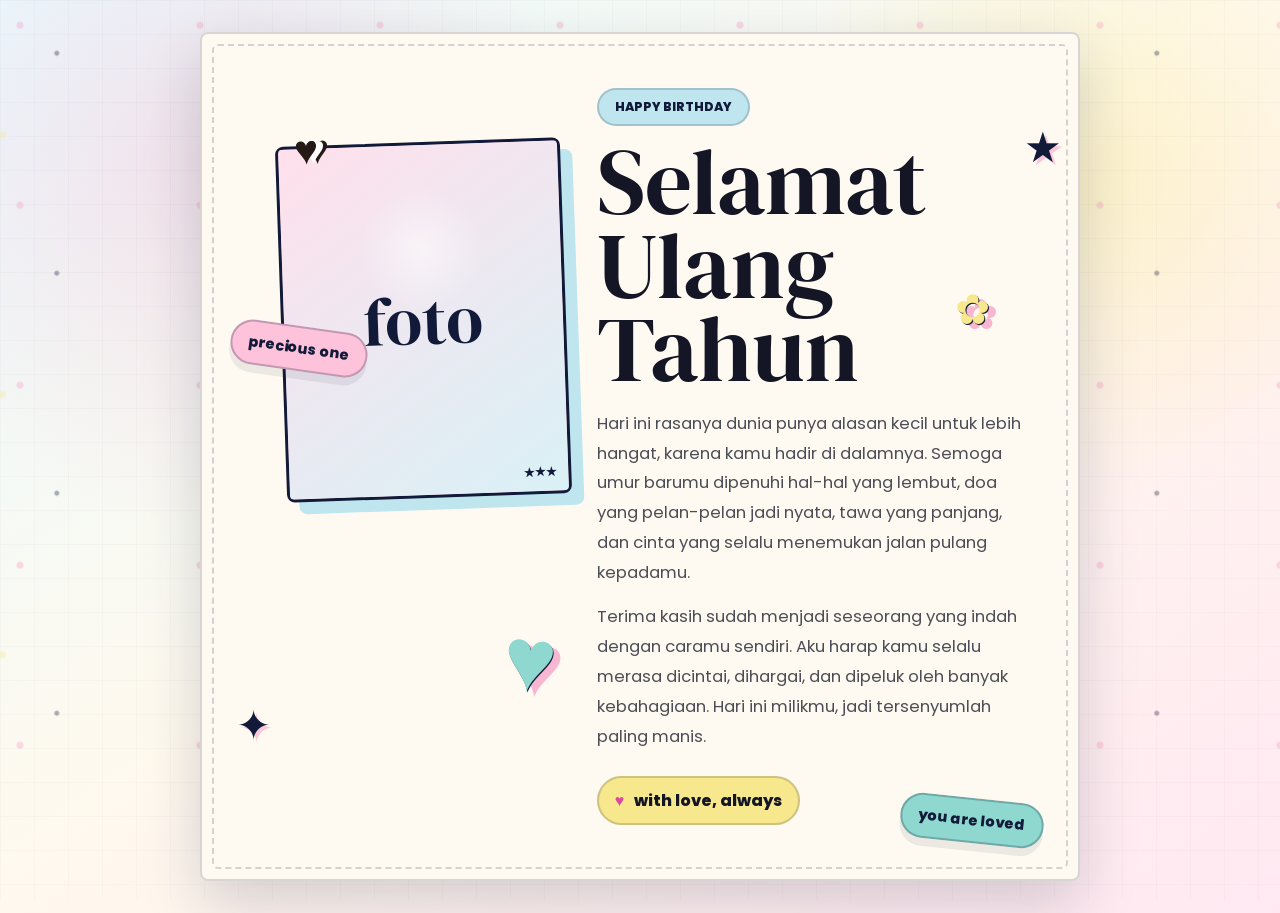
==== ucapan.html @ b42344e8 "template birthday card" ====
<!DOCTYPE html>
<html lang="id">
<head>
  <meta charset="UTF-8">
  <meta name="viewport" content="width=device-width, initial-scale=1.0">
  <title>Selamat Ulang Tahun</title>
  <link rel="preconnect" href="https://fonts.googleapis.com">
  <link rel="preconnect" href="https://fonts.gstatic.com" crossorigin>
  <link href="https://fonts.googleapis.com/css2?family=DM+Serif+Display:ital@0;1&family=Poppins:wght@400;500;600;700;800&display=swap" rel="stylesheet">
  <link rel="stylesheet" href="style.css?v=move-3">
</head>
<body class="page-wish">
  <main class="wish-screen" aria-label="Kartu ucapan selamat ulang tahun">
    <div class="soft-grid"></div>
    <div class="confetti-layer" aria-hidden="true"></div>

    <article class="birthday-card">
      <span class="deco star wish-star-one">&#9733;</span>
      <span class="deco star wish-star-two">&#10022;</span>
      <span class="deco heart wish-heart-one">&#9829;</span>
      <span class="deco flower wish-flower-one">&#10047;</span>
      <span class="sticker sticker-pink">precious one</span>
      <span class="sticker sticker-mint">you are loved</span>

      <div class="photo-wrap">
        <span class="deco heart wish-heart-one photo-heart">&hearts;</span>
        <!-- Ganti file assets/foto.jpg dengan foto orang yang berulang tahun. -->
        <!-- <img src="assets/foto.jpg" alt="Foto orang yang berulang tahun" id="birthdayPhoto"> -->
        <div class="photo-placeholder" id="photoPlaceholder">
          <span>foto</span>
          <!-- <small>assets/foto.jpg</small> -->
        </div>
        <span class="deco heart desktop-big-heart">&hearts;</span>
      </div>

      <div class="wish-content">
        <p class="mini-label">happy birthday</p>
        <h1>Selamat<br>Ulang Tahun</h1>
        <p class="wish-message">
          Hari ini rasanya dunia punya alasan kecil untuk lebih hangat,
          karena kamu hadir di dalamnya. Semoga umur barumu dipenuhi hal-hal
          yang lembut, doa yang pelan-pelan jadi nyata, tawa yang panjang,
          dan cinta yang selalu menemukan jalan pulang kepadamu.
        </p>
        <p class="wish-message">
          Terima kasih sudah menjadi seseorang yang indah dengan caramu sendiri.
          Aku harap kamu selalu merasa dicintai, dihargai, dan dipeluk oleh
          banyak kebahagiaan. Hari ini milikmu, jadi tersenyumlah paling manis.
        </p>

        <div class="signature-row">
          <span class="tiny-heart">&#9829;</span>
          <span>with love, always</span>
        </div>
      </div>
    </article>
  </main>

  <script src="script.js"></script>
</body>
</html>
---- style.css ----
:root {
  --ink: #141625;
  --navy: #111a38;
  --cream: #fff7e8;
  --paper: #fffaf1;
  --pink: #f59ac2;
  --hot-pink: #d94a98;
  --blue: #bfe6ef;
  --mint: #8ed8cf;
  --yellow: #f7e88d;
  --lavender: #d9d4ff;
  --shadow: 0 22px 60px rgba(17, 26, 56, 0.18);
}

* {
  box-sizing: border-box;
}

body {
  min-height: 100vh;
  margin: 0;
  color: var(--ink);
  font-family: "Poppins", Arial, sans-serif;
  overflow-x: hidden;
}

.page-envelope,
.page-wish {
  background:
    radial-gradient(circle at 16% 18%, rgba(245, 154, 194, 0.26), transparent 28%),
    radial-gradient(circle at 85% 20%, rgba(247, 232, 141, 0.36), transparent 24%),
    linear-gradient(145deg, #e9fbff 0%, #fff9ee 48%, #ffe8f2 100%);
}

.envelope-screen,
.wish-screen {
  position: relative;
  display: grid;
  min-height: 100vh;
  place-items: center;
  padding: 32px 18px;
  isolation: isolate;
  overflow: hidden;
}

.soft-grid {
  position: fixed;
  inset: 0;
  z-index: -2;
  opacity: 0.28;
  background-image:
    linear-gradient(rgba(17, 26, 56, 0.08) 1px, transparent 1px),
    linear-gradient(90deg, rgba(17, 26, 56, 0.08) 1px, transparent 1px);
  background-size: 34px 34px;
}

.intro-card,
.birthday-card {
  position: relative;
  border: 2px solid rgba(17, 26, 56, 0.16);
  border-radius: 8px;
  background: var(--paper);
  box-shadow: var(--shadow);
}

.intro-card {
  width: min(92vw, 760px);
}

.intro-card {
  display: grid;
  justify-items: center;
  padding: clamp(34px, 6vw, 64px) 22px 54px;
  text-align: center;
}

.intro-card::before,
.birthday-card::before {
  content: "";
  position: absolute;
  inset: 10px;
  pointer-events: none;
  border: 2px dashed rgba(17, 26, 56, 0.18);
  border-radius: 6px;
}

.mini-label {
  width: max-content;
  margin: 0 0 14px;
  padding: 8px 16px;
  border: 2px solid rgba(17, 26, 56, 0.18);
  border-radius: 999px;
  background: var(--blue);
  color: var(--navy);
  font-size: 0.78rem;
  font-weight: 800;
  letter-spacing: 0;
  text-transform: uppercase;
}

h1 {
  margin: 0;
  font-family: "DM Serif Display", Georgia, serif;
  font-size: clamp(2.55rem, 10vw, 5.8rem);
  font-weight: 400;
  line-height: 0.9;
}

.intro-text {
  margin: 16px 0 28px;
  color: rgba(20, 22, 37, 0.72);
  font-size: clamp(0.95rem, 2vw, 1.08rem);
}

.envelope-button {
  width: min(70vw, 286px);
  aspect-ratio: 1.42;
  margin: 2px 0 0;
  padding: 0;
  border: 0;
  background: transparent;
  cursor: pointer;
  perspective: 900px;
}

.envelope {
  position: relative;
  display: block;
  width: 100%;
  height: 100%;
  filter: drop-shadow(0 18px 18px rgba(17, 26, 56, 0.18));
  transform: translateY(0) rotate(-1.5deg);
  transition: transform 0.35s ease;
}

.envelope-button:hover .envelope,
.envelope-button:focus-visible .envelope {
  transform: translateY(-8px) rotate(1deg);
}

.envelope-back,
.envelope-front,
.envelope-flap,
.letter {
  position: absolute;
  inset: 0;
  border-radius: 8px;
}

.envelope-back {
  z-index: 1;
  background: #f6b3cf;
  border: 3px solid var(--navy);
}

.letter {
  inset: auto 8% 28%;
  z-index: 2;
  height: 58%;
  display: grid;
  place-items: start center;
  padding-top: 20px;
  border: 3px solid var(--navy);
  background:
    linear-gradient(90deg, rgba(17, 26, 56, 0.08) 1px, transparent 1px),
    linear-gradient(var(--cream), #fff);
  background-size: 24px 24px, auto;
  color: var(--navy);
  font-weight: 800;
  transition:
    transform 0.8s cubic-bezier(0.19, 1, 0.22, 1) 0.18s,
    z-index 0s linear 0.18s;
}

.envelope-front {
  z-index: 3;
  clip-path: polygon(0 34%, 50% 74%, 100% 34%, 100% 100%, 0 100%);
  background: #f49bc2;
  border: 3px solid var(--navy);
}

.envelope-flap {
  transform-origin: top center;
  clip-path: polygon(0 0, 100% 0, 50% 62%);
  background: #ffd7e6;
  border: 3px solid var(--navy);
  transition: transform 0.72s cubic-bezier(0.16, 1, 0.3, 1);
  z-index: 4;
}

.seal {
  position: absolute;
  left: 50%;
  top: 50%;
  z-index: 5;
  display: grid;
  width: 52px;
  height: 52px;
  place-items: center;
  border: 3px solid var(--navy);
  border-radius: 50%;
  background: var(--yellow);
  color: var(--hot-pink);
  font-size: 1.35rem;
  transform: translate(-50%, -16%);
  transition: transform 0.45s ease, opacity 0.3s ease;
}

.envelope-button.is-open .envelope-flap {
  z-index: 1;
  transform: rotateX(178deg);
}

.envelope-button.is-open .letter {
  z-index: 6;
  transform: translateY(-78px);
}

.envelope-button.is-open .seal {
  opacity: 0;
  transform: translate(-50%, -16%) scale(0.4);
}

.sticker,
.deco {
  position: absolute;
  z-index: 2;
  user-select: none;
  animation: floaty 5.5s ease-in-out infinite;
}

.sticker {
  padding: 10px 16px;
  border: 2px solid rgba(17, 26, 56, 0.25);
  border-radius: 999px;
  color: var(--navy);
  font-size: clamp(0.74rem, 2vw, 0.9rem);
  font-weight: 800;
  text-transform: lowercase;
  box-shadow: 0 8px 0 rgba(17, 26, 56, 0.08);
}

.sticker-blue {
  top: 102px;
  left: 34px;
  z-index: 4;
  background: var(--blue);
  transform: rotate(-7deg);
}

.sticker-yellow {
  right: 40px;
  bottom: 68px;
  z-index: 4;
  background: var(--yellow);
  transform: rotate(8deg);
}

.sticker-pink {
  top: 292px;
  left: 28px;
  z-index: 9;
  background: #ffc2db;
  transform: rotate(8deg);
}

.sticker-mint {
  right: 34px;
  bottom: 36px;
  background: var(--mint);
  transform: rotate(6deg);
}

.deco {
  color: var(--navy);
  font-size: clamp(1.4rem, 4vw, 2.6rem);
  text-shadow: 3px 3px 0 rgba(245, 154, 194, 0.55);
}

.heart {
  color: #241915;
  text-shadow: 7px 0 0 #fff, 11px 0 0 #241915;
}

.flower {
  color: var(--yellow);
  text-shadow: 1px 1px 0 var(--navy), 8px 5px 0 rgba(245, 154, 194, 0.7);
}

.star-one {
  top: 88px;
  right: 42px;
  z-index: 4;
}

.star-two {
  bottom: 96px;
  left: 38px;
  z-index: 4;
  animation-delay: -1.5s;
}

.heart-one {
  top: 28px;
  left: 92px;
  z-index: 4;
  animation-delay: -2s;
}

.flower-one {
  right: 74px;
  top: 178px;
  z-index: 4;
  animation-delay: -0.7s;
}

@media (min-width: 761px) {
  .intro-card .heart-one {
    top: 68px;
    left: 42px;
  }

  .intro-card .sticker-blue {
    top: 248px;
    left: 42px;
  }
}

.birthday-card {
  display: grid;
  grid-template-columns: minmax(230px, 0.82fr) minmax(280px, 1.18fr);
  gap: clamp(22px, 5vw, 44px);
  align-items: start;
  width: min(92vw, 880px);
  padding: clamp(28px, 5vw, 54px);
  animation: fadeSlide 0.9s ease both;
}

.photo-wrap {
  position: relative;
  width: min(100%, 285px);
  aspect-ratio: 4 / 5;
  min-height: 0;
  overflow: visible;
  border: 3px solid var(--navy);
  border-radius: 8px;
  background: #f6d8e5;
  box-shadow: 12px 12px 0 var(--blue);
  margin-top: 54px;
  transform: translateX(25px) rotate(-2deg);
  /* justify-self: end; */
  z-index: 2;
}

.photo-wrap::after {
  content: "\2605 \2605 \2605";
  position: absolute;
  right: 12px;
  bottom: 10px;
  z-index: 7;
  color: var(--navy);
  font-size: 0.75rem;
  font-weight: 800;
}

.photo-wrap img,
.photo-placeholder {
  position: absolute;
  inset: 0;
  width: 100%;
  height: 100%;
  overflow: hidden;
  border-radius: 4px;
}

.photo-wrap img {
  z-index: 2;
  object-fit: cover;
}

.photo-wrap img.is-hidden {
  display: none;
}

.photo-placeholder {
  display: grid;
  z-index: 1;
  place-items: center;
  align-content: center;
  gap: 8px;
  padding: 24px;
  background:
    radial-gradient(circle at 50% 30%, rgba(255, 255, 255, 0.55), transparent 22%),
    linear-gradient(145deg, #ffe0ec, #d9f1f6);
  color: var(--navy);
  text-align: center;
}

.photo-placeholder[hidden] {
  display: none;
}

.photo-placeholder span {
  font-family: "DM Serif Display", Georgia, serif;
  font-size: clamp(2.5rem, 8vw, 4.2rem);
}

.photo-placeholder small {
  padding: 7px 12px;
  border: 2px dashed rgba(17, 26, 56, 0.28);
  border-radius: 999px;
  background: rgba(255, 255, 255, 0.55);
  font-weight: 700;
}

.wish-content {
  position: relative;
  z-index: 2;
}

.wish-content h1 {
  margin-bottom: 18px;
}

.wish-message {
  margin: 0 0 14px;
  color: rgba(20, 22, 37, 0.76);
  font-size: clamp(0.95rem, 1.8vw, 1.04rem);
  line-height: 1.8;
}

.signature-row {
  display: flex;
  align-items: center;
  flex-wrap: wrap;
  gap: 10px;
  width: max-content;
  max-width: 100%;
  margin-top: 24px;
  padding: 10px 16px;
  border: 2px solid rgba(17, 26, 56, 0.18);
  border-radius: 999px;
  background: var(--yellow);
  font-weight: 800;
}

.tiny-heart {
  color: var(--hot-pink);
}

.confetti-layer {
  position: fixed;
  inset: 0;
  z-index: -1;
  pointer-events: none;
  background-image:
    radial-gradient(circle, var(--pink) 0 3px, transparent 4px),
    radial-gradient(circle, var(--navy) 0 2px, transparent 3px),
    radial-gradient(circle, var(--yellow) 0 3px, transparent 4px);
  background-position: 10% 16%, 78% 24%, 64% 82%;
  background-size: 180px 180px, 220px 220px, 260px 260px;
  opacity: 0.34;
  animation: confettiDrift 14s linear infinite;
}

.wish-star-one {
  top: 82px;
  right: 16px;
}

.wish-star-two {
  bottom: 122px;
  left: 34px;
  animation-delay: -1.8s;
}

.wish-heart-one {
  top: 72px;
  left: 86px;
  animation-delay: -2.2s;
}

.wish-screen > .wish-heart-one {
  display: none;
}

.birthday-card > .wish-heart-one {
  display: none;
}

.photo-wrap .photo-heart {
  top: -30px;
  left: 16px;
  z-index: 8;
  display: block;
  font-size: clamp(1.8rem, 4vw, 2.55rem);
  pointer-events: none;
}

.photo-wrap .desktop-big-heart {
  left: 84%;
  bottom: -235px;
  z-index: 8;
  display: block;
  color: var(--mint);
  font-size: clamp(5.25rem, 7vw, 7.5rem);
  text-shadow: 1px 1px 0 var(--navy), 8px 5px 0 rgba(245, 154, 194, 0.7);
  transform: translateX(-50%) rotate(8deg);
  pointer-events: none;
}

.wish-flower-one {
  right: 88px;
  top: 244px;
  animation-delay: -0.8s;
}

body.page-leaving {
  animation: pageLeave 0.42s ease forwards;
}

@keyframes floaty {
  0%,
  100% {
    translate: 0 0;
  }
  50% {
    translate: 0 -13px;
  }
}

@keyframes fadeSlide {
  from {
    opacity: 0;
    transform: translateY(18px);
  }
  to {
    opacity: 1;
    transform: translateY(0);
  }
}

@keyframes pageLeave {
  to {
    opacity: 0;
    transform: scale(0.985);
  }
}

@keyframes confettiDrift {
  to {
    background-position: 10% 116%, 78% 124%, 64% 182%;
  }
}

@media (max-width: 980px) {
  .photo-wrap .desktop-big-heart {
    display: none;
  }

  .birthday-card {
    grid-template-columns: minmax(210px, 0.8fr) minmax(0, 1.2fr);
    gap: 30px;
    padding: 36px 30px 42px;
  }

  .photo-wrap {
    width: min(100%, 230px);
    max-width: none;
    min-height: 0;
    margin-top: 50px;
    transform: translateX(12px) rotate(-2deg);
    justify-self: end;
  }

  .wish-message {
    font-size: 0.96rem;
    line-height: 1.72;
  }

  .sticker-mint {
    right: 4%;
    bottom: 4%;
  }
}

@media (max-width: 760px) {
  .envelope-screen,
  .wish-screen {
    min-height: 100svh;
    padding: 26px 14px;
  }

  .intro-card,
  .birthday-card {
    width: min(94vw, 520px);
  }

  .intro-card {
    padding: 34px 18px 38px;
  }

  h1 {
    line-height: 0.95;
  }

  .envelope-button {
    width: min(70vw, 250px);
  }

  .birthday-card {
    grid-template-columns: 1fr;
    gap: 30px;
    padding: 32px 20px 36px;
  }

  .photo-wrap {
    width: min(78vw, 255px);
    min-height: 0;
    overflow: hidden;
    margin: 0 auto;
    transform: rotate(-2deg);
    justify-self: center;
  }

  .photo-wrap .photo-heart {
    top: 8px;
    left: 10px;
    font-size: 1.6rem;
  }

  .wish-content h1 {
    font-size: clamp(2.5rem, 14vw, 4rem);
  }

  .wish-message {
    font-size: 0.95rem;
    line-height: 1.72;
  }

  .signature-row {
    width: 100%;
    justify-content: center;
    text-align: center;
  }

  .sticker {
    padding: 8px 12px;
    font-size: 0.72rem;
    box-shadow: 0 5px 0 rgba(17, 26, 56, 0.08);
  }

  .deco {
    font-size: 1.55rem;
  }

  .sticker-blue {
    top: 234px;
    left: 24px;
  }

  .sticker-yellow,
  .sticker-mint {
    right: -4px;
    bottom: 54px;
  }

  .star-one {
    top: 48px;
    right: 20px;
  }

  .wish-heart-one:not(.photo-heart),
  .flower-one,
  .wish-flower-one {
    display: none;
  }

  .heart-one {
    display: block;
    top: 28px;
    left: 18px;
    font-size: 1.55rem;
    z-index: 4;
  }
}

@media (min-width: 431px) and (max-width: 980px) {
  .sticker-pink {
    top: calc(25% - 3rem);
    left: 63%;
    padding: 10px 16px;
    font-size: clamp(0.74rem, 2vw, 0.9rem);
  }
}

@media (max-width: 430px) {
  .envelope-screen,
  .wish-screen {
    align-items: start;
    padding: 58px 12px 44px;
  }

  .intro-card,
  .birthday-card {
    width: 100%;
  }

  .intro-card::before,
  .birthday-card::before {
    inset: 7px;
  }

  .intro-card {
    padding: 30px 16px 34px;
  }

  .mini-label {
    max-width: 100%;
    padding: 7px 12px;
    font-size: 0.68rem;
    white-space: normal;
    text-align: center;
  }

  .intro-card h1,
  .wish-content h1 {
    font-size: clamp(2.25rem, 15vw, 3.25rem);
  }

  .intro-text {
    margin-bottom: 22px;
  }

  .envelope-button {
    width: min(74vw, 226px);
  }

  .letter {
    padding-top: 16px;
    font-size: 0.82rem;
  }

  .seal {
    width: 44px;
    height: 44px;
  }

  .birthday-card {
    padding: 28px 16px 30px;
  }

  .photo-wrap {
    width: min(76vw, 225px);
    min-height: 0;
    box-shadow: 8px 8px 0 var(--blue);
  }

  .wish-message {
    font-size: 0.9rem;
    line-height: 1.68;
  }

  .sticker-pink,
  .sticker-mint,
  .wish-star-one,
  .wish-star-two {
    display: none;
  }
}

@media (max-height: 620px) and (min-width: 761px) {
  .envelope-screen,
  .wish-screen {
    padding-block: 24px;
  }

  .intro-card {
    padding-block: 30px;
  }

  .envelope-button {
    width: min(56vw, 242px);
  }

  .birthday-card {
    padding-block: 30px;
  }

  .photo-wrap {
    width: min(100%, 220px);
    max-width: none;
    min-height: 0;
    margin-top: 46px;
  }
}

@media (prefers-reduced-motion: reduce) {
  *,
  *::before,
  *::after {
    scroll-behavior: auto !important;
    animation-duration: 0.01ms !important;
    animation-iteration-count: 1 !important;
    transition-duration: 0.01ms !important;
  }
}
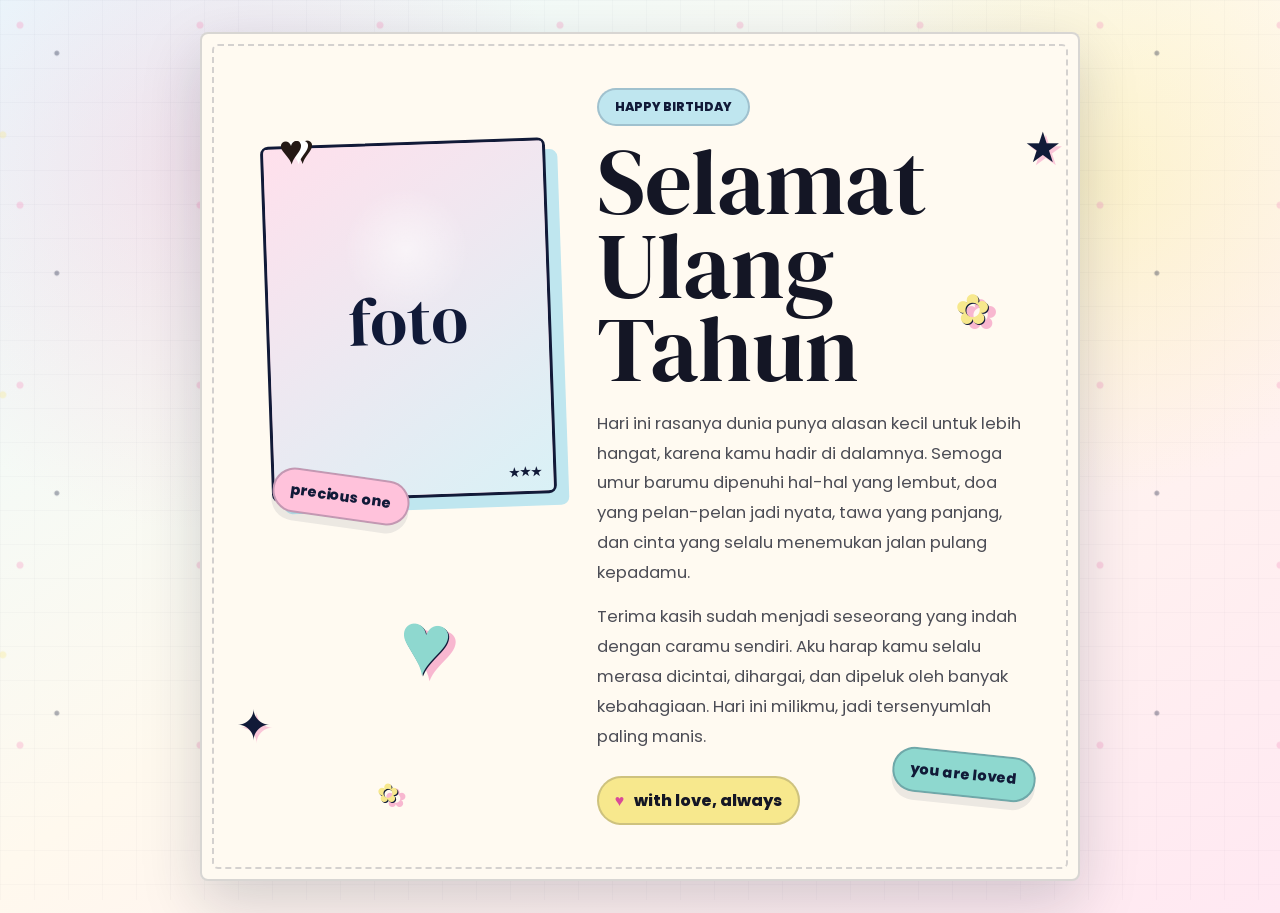
==== commit f1d65b88: "fix layout" ====
--- a/ucapan.html
+++ b/ucapan.html
@@ -2,12 +2,12 @@
 <html lang="id">
 <head>
   <meta charset="UTF-8">
-  <meta name="viewport" content="width=device-width, initial-scale=1.0">
+  <meta name="viewport" content="width=1024">
   <title>Selamat Ulang Tahun</title>
   <link rel="preconnect" href="https://fonts.googleapis.com">
   <link rel="preconnect" href="https://fonts.gstatic.com" crossorigin>
   <link href="https://fonts.googleapis.com/css2?family=DM+Serif+Display:ital@0;1&family=Poppins:wght@400;500;600;700;800&display=swap" rel="stylesheet">
-  <link rel="stylesheet" href="style.css?v=move-3">
+  <link rel="stylesheet" href="style.css?v=desktop-view-1">
 </head>
 <body class="page-wish">
   <main class="wish-screen" aria-label="Kartu ucapan selamat ulang tahun">
@@ -19,6 +19,7 @@
       <span class="deco star wish-star-two">&#10022;</span>
       <span class="deco heart wish-heart-one">&#9829;</span>
       <span class="deco flower wish-flower-one">&#10047;</span>
+      <span class="deco flower wish-flower-two">&#10047;</span>
       <span class="sticker sticker-pink">precious one</span>
       <span class="sticker sticker-mint">you are loved</span>
 
--- a/style.css
+++ b/style.css
@@ -257,16 +257,16 @@
 }
 
 .sticker-pink {
-  top: 292px;
-  left: 28px;
+  top: 440px;
+  left: 70px;
   z-index: 9;
   background: #ffc2db;
   transform: rotate(8deg);
 }
 
 .sticker-mint {
-  right: 34px;
-  bottom: 36px;
+  right: 42px;
+  bottom: 82px;
   background: var(--mint);
   transform: rotate(6deg);
 }
@@ -347,7 +347,7 @@
   background: #f6d8e5;
   box-shadow: 12px 12px 0 var(--blue);
   margin-top: 54px;
-  transform: translateX(25px) rotate(-2deg);
+  transform: translateX(10px) rotate(-2deg);
   /* justify-self: end; */
   z-index: 2;
 }
@@ -498,8 +498,8 @@
 }
 
 .photo-wrap .desktop-big-heart {
-  left: 84%;
-  bottom: -235px;
+  left: 52%;
+  bottom: -216px;
   z-index: 8;
   display: block;
   color: var(--mint);
@@ -515,6 +515,14 @@
   animation-delay: -0.8s;
 }
 
+.wish-flower-two {
+  left: 175px;
+  bottom: 66px;
+  z-index: 4;
+  font-size: 1.65rem;
+  animation-delay: -1.2s;
+}
+
 body.page-leaving {
   animation: pageLeave 0.42s ease forwards;
 }
@@ -559,28 +567,57 @@
   }
 
   .birthday-card {
-    grid-template-columns: minmax(210px, 0.8fr) minmax(0, 1.2fr);
-    gap: 30px;
-    padding: 36px 30px 42px;
+    grid-template-columns: 1fr;
+    gap: 28px;
+    width: min(94vw, 560px);
+    padding: 34px 26px 38px;
   }
 
   .photo-wrap {
-    width: min(100%, 230px);
+    width: min(72vw, 250px);
     max-width: none;
     min-height: 0;
-    margin-top: 50px;
-    transform: translateX(12px) rotate(-2deg);
-    justify-self: end;
+    margin: 0 auto;
+    transform: rotate(-2deg);
+    justify-self: center;
+  }
+
+  .wish-content h1 {
+    font-size: clamp(2.75rem, 10vw, 4.25rem);
+    line-height: 0.94;
+  }
+
+  .wish-content {
+    text-align: left;
   }
 
   .wish-message {
-    font-size: 0.96rem;
+    font-size: 0.94rem;
     line-height: 1.72;
   }
 
+  .signature-row {
+    margin-top: 20px;
+  }
+
+  .sticker-pink {
+    top: 238px;
+    left: 24px;
+  }
+
   .sticker-mint {
-    right: 4%;
-    bottom: 4%;
+    right: 22px;
+    bottom: 24px;
+  }
+
+  .wish-star-one {
+    top: 74px;
+    right: 18px;
+  }
+
+  .wish-flower-one {
+    top: 330px;
+    right: 48px;
   }
 }
 
@@ -687,8 +724,8 @@
 
 @media (min-width: 431px) and (max-width: 980px) {
   .sticker-pink {
-    top: calc(25% - 3rem);
-    left: 63%;
+    top: 238px;
+    left: 24px;
     padding: 10px 16px;
     font-size: clamp(0.74rem, 2vw, 0.9rem);
   }
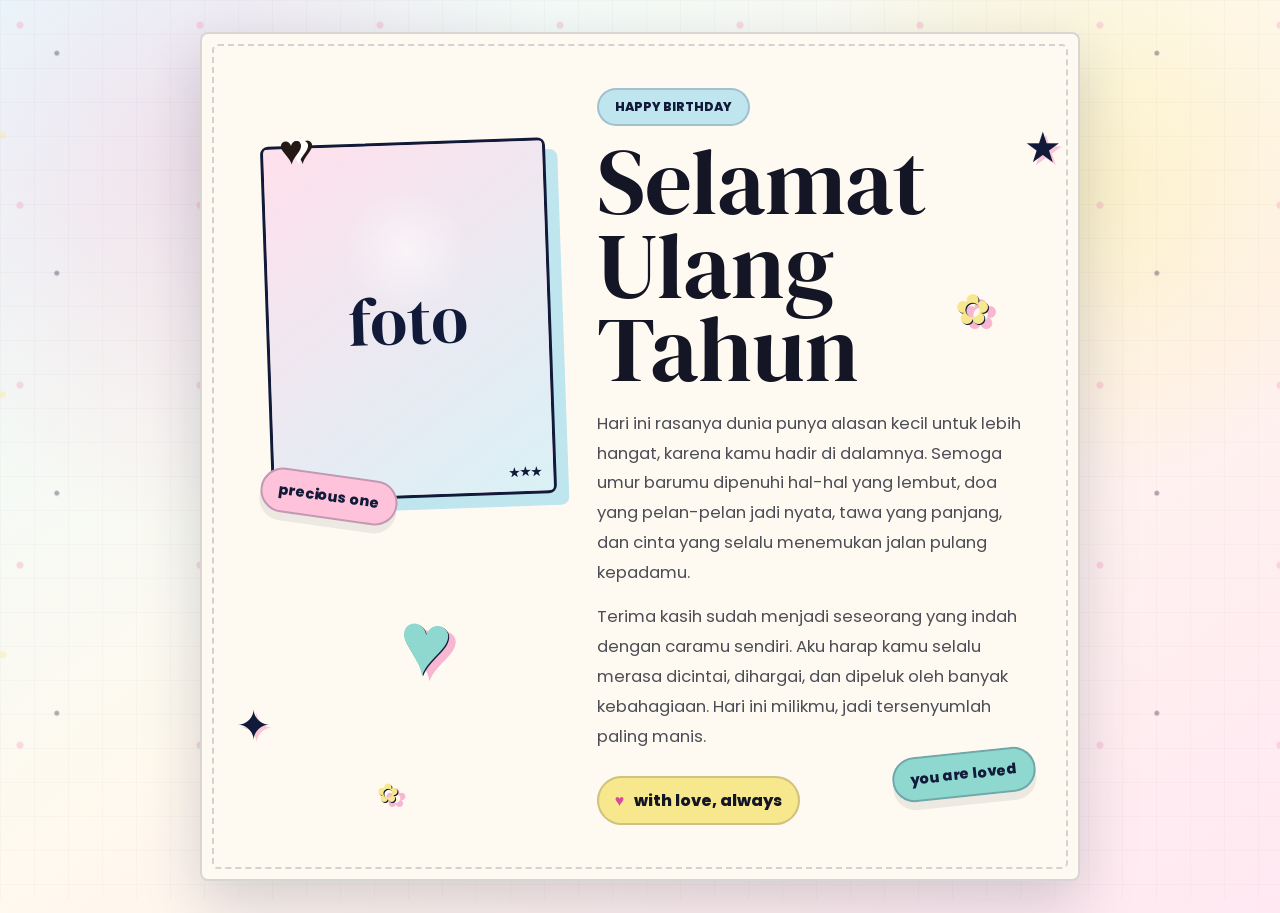
==== commit 77cf7dcd: "responsive" ====
--- a/ucapan.html
+++ b/ucapan.html
@@ -2,12 +2,12 @@
 <html lang="id">
 <head>
   <meta charset="UTF-8">
-  <meta name="viewport" content="width=1024">
+  <meta name="viewport" content="width=device-width, initial-scale=1.0">
   <title>Selamat Ulang Tahun</title>
   <link rel="preconnect" href="https://fonts.googleapis.com">
   <link rel="preconnect" href="https://fonts.gstatic.com" crossorigin>
   <link href="https://fonts.googleapis.com/css2?family=DM+Serif+Display:ital@0;1&family=Poppins:wght@400;500;600;700;800&display=swap" rel="stylesheet">
-  <link rel="stylesheet" href="style.css?v=desktop-view-1">
+  <link rel="stylesheet" href="style.css?v=mobile-fix-1">
 </head>
 <body class="page-wish">
   <main class="wish-screen" aria-label="Kartu ucapan selamat ulang tahun">
--- a/style.css
+++ b/style.css
@@ -258,7 +258,7 @@
 
 .sticker-pink {
   top: 440px;
-  left: 70px;
+  left: 58px;
   z-index: 9;
   background: #ffc2db;
   transform: rotate(8deg);
@@ -268,7 +268,7 @@
   right: 42px;
   bottom: 82px;
   background: var(--mint);
-  transform: rotate(6deg);
+  transform: rotate(-6deg);
 }
 
 .deco {
@@ -806,32 +806,6 @@
   }
 }
 
-@media (max-height: 620px) and (min-width: 761px) {
-  .envelope-screen,
-  .wish-screen {
-    padding-block: 24px;
-  }
-
-  .intro-card {
-    padding-block: 30px;
-  }
-
-  .envelope-button {
-    width: min(56vw, 242px);
-  }
-
-  .birthday-card {
-    padding-block: 30px;
-  }
-
-  .photo-wrap {
-    width: min(100%, 220px);
-    max-width: none;
-    min-height: 0;
-    margin-top: 46px;
-  }
-}
-
 @media (prefers-reduced-motion: reduce) {
   *,
   *::before,
